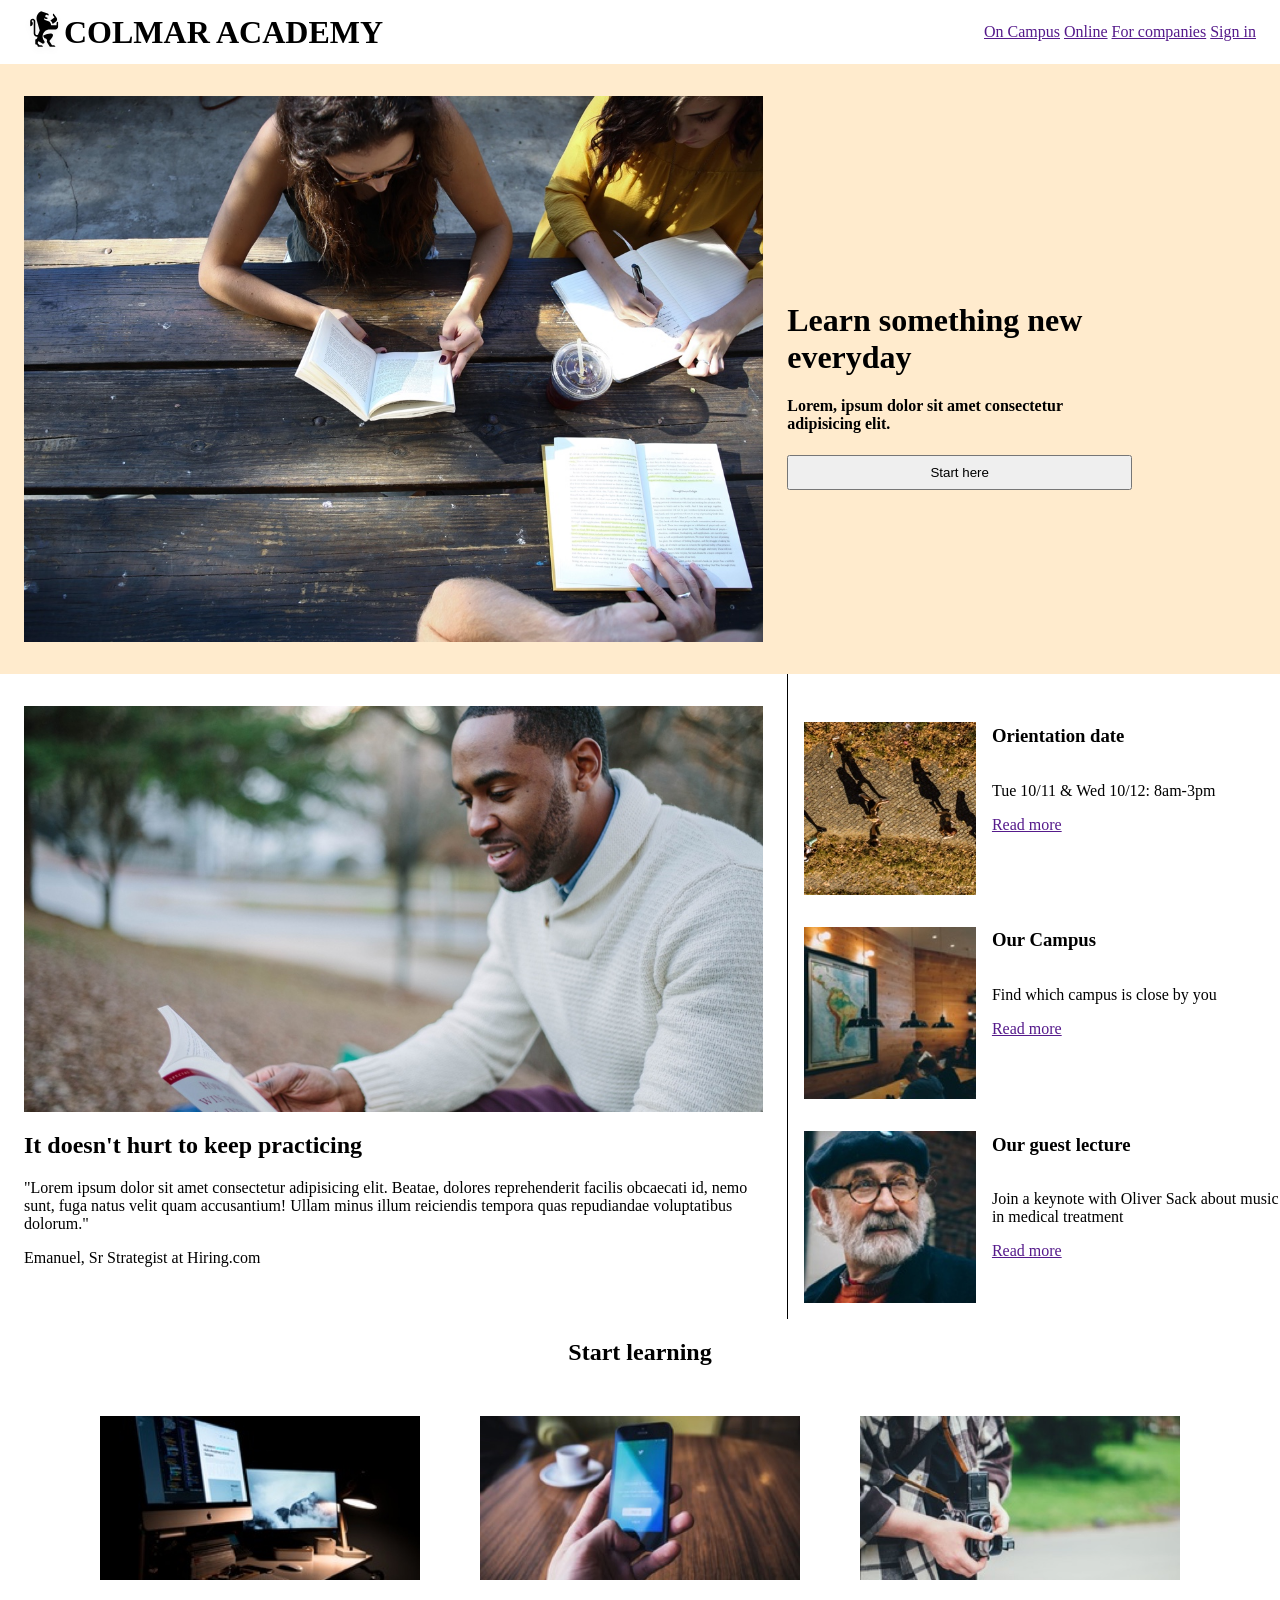
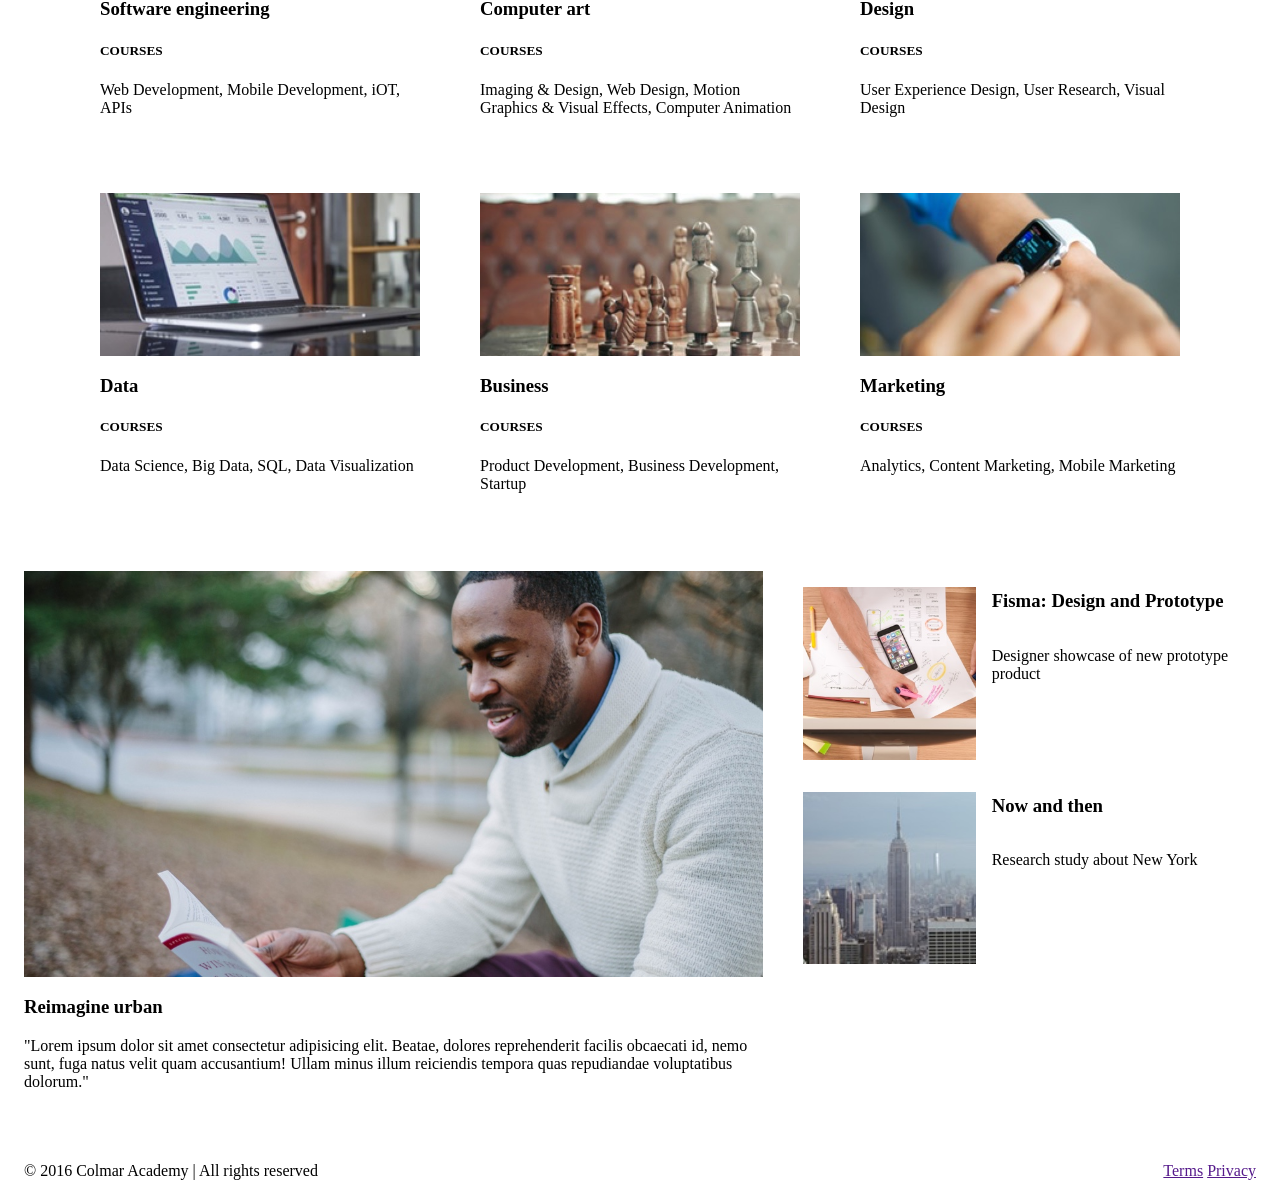
==== www/index.html @ a728322b "first commit -- layout done. Assets, styling, responisiveness are WIP" ====
<html lang="en">
<head>
    <meta charset="UTF-8">
    <meta name="viewport" content="width=device-width, initial-scale=1.0">
    <title>Colmar Academy</title>

    <link rel="stylesheet" href="styles/styles.css">
</head>
<body>

    <!-- Navbar -->
    <div class="navbar">
        <div id="brand">
            <img id="logo" src="media/img/ic-logo.svg">
            <h1>COLMAR ACADEMY</h1>
        </div>
        <div id="nav-links">
            <a href="">On Campus</a>
            <a href="">Online</a>
            <a href="">For companies</a>
            <a href="">Sign in</a>
        </div>
    </div>

    <!-- Hero Section -->
    <div class="row" id="hero">
        <div class="col-left">
            <img src="media/img/banner.jpg">
        </div>
        <div class="col-right" id="header">
            <div id="header-box">
            <h1>Learn something new everyday</h1>
            <h4>Lorem, ipsum dolor sit amet consectetur adipisicing elit.</h4>
            <button>Start here</button>
            </div>
        </div>
    </div>

    <!-- Information -->
    <div class="row" id="info">
        <div class="col-left">
            <img src="media/img/information-main.jpg">
            <h2> It doesn't hurt to keep practicing</h2>
            <p>"Lorem ipsum dolor sit amet consectetur adipisicing elit. Beatae, dolores reprehenderit facilis obcaecati id, nemo sunt, fuga natus velit quam accusantium! Ullam minus illum reiciendis tempora quas repudiandae voluptatibus dolorum."</p>
            <p>Emanuel, Sr Strategist at Hiring.com</p>
        </div>
        <div class="col-right" id="info-tab">
            <div class="tab" id="orientation">
                <img src="media/img/information-orientation.jpg">
                <div class="tab-info">
                <h3>Orientation date</h3>
                <p>Tue 10/11 & Wed 10/12: 8am-3pm</p>
                <a href="">Read more</a>
                </div>
            </div>
            <div class="tab" id="campus">
                <img src="media/img/information-campus.jpg">
                <div class="tab-info">
                <h3>Our Campus</h3>
                <p>Find which campus is close by you</p>
                <a href="">Read more</a>
                </div>
            </div>            
            <div class="tab" id="guest-lecture">
                <img src="media/img/information-guest-lecture.jpg">
                <div class="tab-info">
                <h3>Our guest lecture</h3>
                <p>Join a keynote with Oliver Sack about music in medical treatment</p>
                <a href="">Read more</a>
                </div>
            </div>
        </div>
    </div>

    <!-- Courses -->
    <div class="row" id="courses">
        <h2>Start learning</h2>
        <div class="card">
            <img src="media/img/course-software.jpg">
            <h3>Software engineering</h3>
            <h5>COURSES</h5>
            <p>Web Development, Mobile Development, iOT, APIs</p>
        </div>
        <div class="card">
            <img src="media/img/course-computer-art.jpg">
            <h3>Computer art</h3>
            <h5>COURSES</h5>
            <p>Imaging & Design, Web Design, Motion Graphics & Visual Effects, Computer Animation</p>
        </div>
        <div class="card">
            <img src="media/img/course-design.jpg">
            <h3>Design</h3>
            <h5>COURSES</h5>
            <p>User Experience Design, User Research, Visual Design</p>
        </div>
        <div class="card">
            <img src="media/img/course-data.jpg">
            <h3>Data</h3>
            <h5>COURSES</h5>
            <p>Data Science, Big Data, SQL, Data Visualization</p>
        </div>
        <div class="card">
            <img src="media/img/course-business.jpg">
            <h3>Business</h3>
            <h5>COURSES</h5>
            <p>Product Development, Business Development, Startup</p>
        </div>
        <div class="card">
            <img src="media/img/course-marketing.jpg">
            <h3>Marketing</h3>
            <h5>COURSES</h5>
            <p>Analytics, Content Marketing, Mobile Marketing</p>
        </div>
    </div>

    <!-- Thesis Exibit -->
    <div class="row" id="theis">
        <div class="col-left">
            <img src="media/img/information-main.jpg">
            <h3>Reimagine urban</h3>
            <p>"Lorem ipsum dolor sit amet consectetur adipisicing elit. Beatae, dolores reprehenderit facilis obcaecati id, nemo sunt, fuga natus velit quam accusantium! Ullam minus illum reiciendis tempora quas repudiandae voluptatibus dolorum."</p>
        </div>
        <div class="col-right">
            <div class="tab" id="fisma">
                <img src="media/img/thesis-fisma.jpg">
                <div class="tab-info">
                <h3>Fisma: Design and Prototype</h3>
                <p>Designer showcase of new prototype product</p>
                </div>
            </div>
            <div class="tab" id="campus">
                <img src="media/img/thesis-now-and-then.jpg">
                <div class="tab-info">
                <h3>Now and then</h3>
                <p>Research study about New York</p>
                </div>
            </div>
        </div>
    </div>

    <!-- Footer -->
    <div class="footer">
        <div id="copyright">
        <p>© 2016 Colmar Academy | All rights reserved</p>
        </div>
        <div id="nav-links">
        <a href="">Terms</a>
        <a href="">Privacy</a>
        </div>
    </div>
    
</body>
</html>
---- www/styles/styles.css ----
/* Main */

body{
    margin: 0;
    max-width: 100%;
}

h1 {
    font-size: 32px;
}

.row {
    display: flex;
    width: 100%;
  }

.tab {
    display: flex; 
}

.tab img {
    width: 35%;
    height: auto;
    padding: 16px;
}

.tab-info {
    display: flex;
    flex-direction: column;
}

.card {
    max-width: 25%;
    margin: 30px;
}

.card img {
    width: 100%;
}

.col-left {
    flex: 60%;
    padding: 32px 24px 32px 24px;
  }

.col-right {
    flex: 40%;
    padding-top: 32px;
}

.col-left img {
    width: 100%;
}

/* Navbar */

.navbar {
    display: flex;
    align-items: center;
    justify-content: space-between;
    height: 64px;
    max-width: 100%;
    padding: 0 24px;
}

.navbar #brand {
    display: inline-flex;
    justify-content: flex-start;
}

.navbar #logo {
   width: 40px;
}

/* Hero */

#hero {
    background-color: blanchedalmond;
    padding: 0 ;
}

#hero button {
    padding: 8px;
    width: 100%;
}

#hero .col-right {
    display: flex;
    flex-direction: column;
    justify-content: center;
}

#header-box {
    width: 70%
}




/* Info */

#info-tab {
    border-left: 1px solid;
}

/* Courses */

#courses {
    display: flex;
    flex-wrap: wrap;
}

#courses h2 {
    width: 100%;
    text-align: center;
}

#courses {
    justify-content: center;
}

/* Thesis Exibit */

#thesis-tab {
    border-left: 1px solid;
}

/* Footer */
.footer {
    display: flex;
    align-items: center;
    justify-content: space-between;
    height: 64px;
    max-width: 100%;
    padding: 0 24px;
}
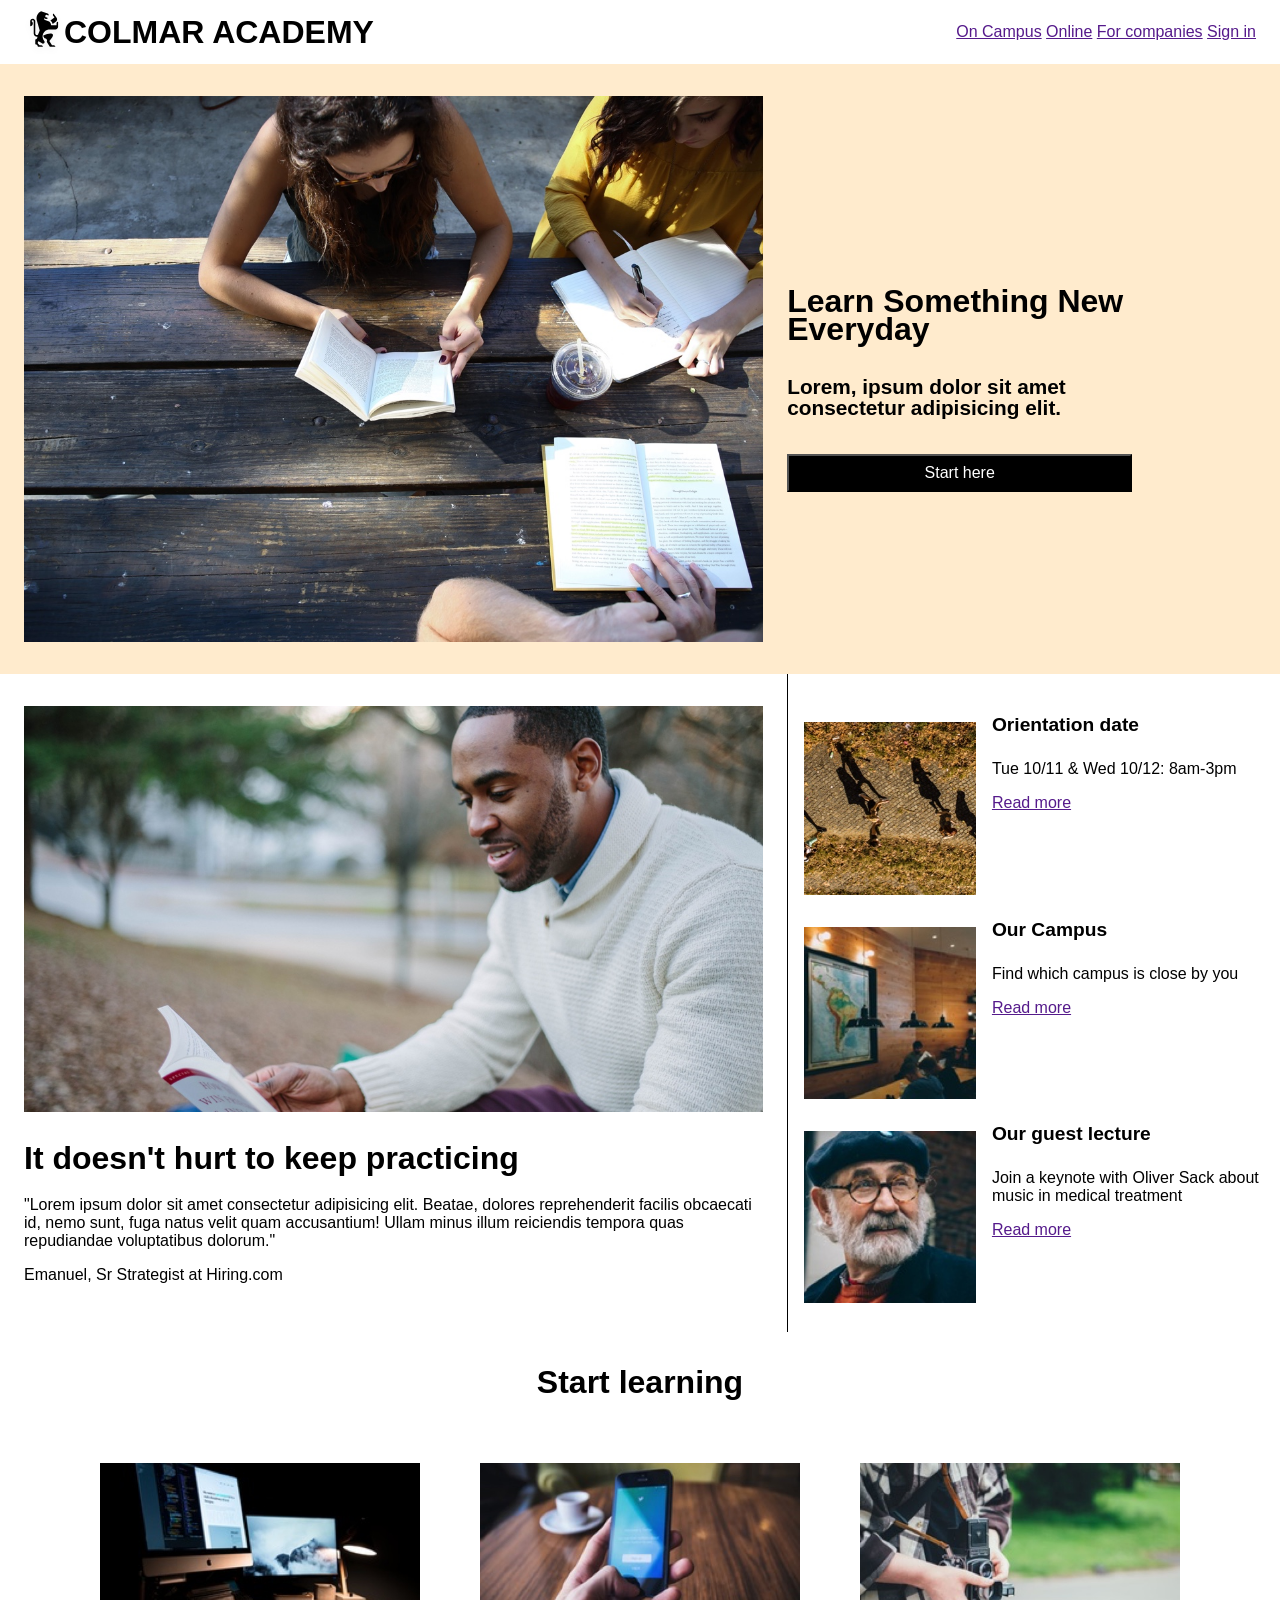
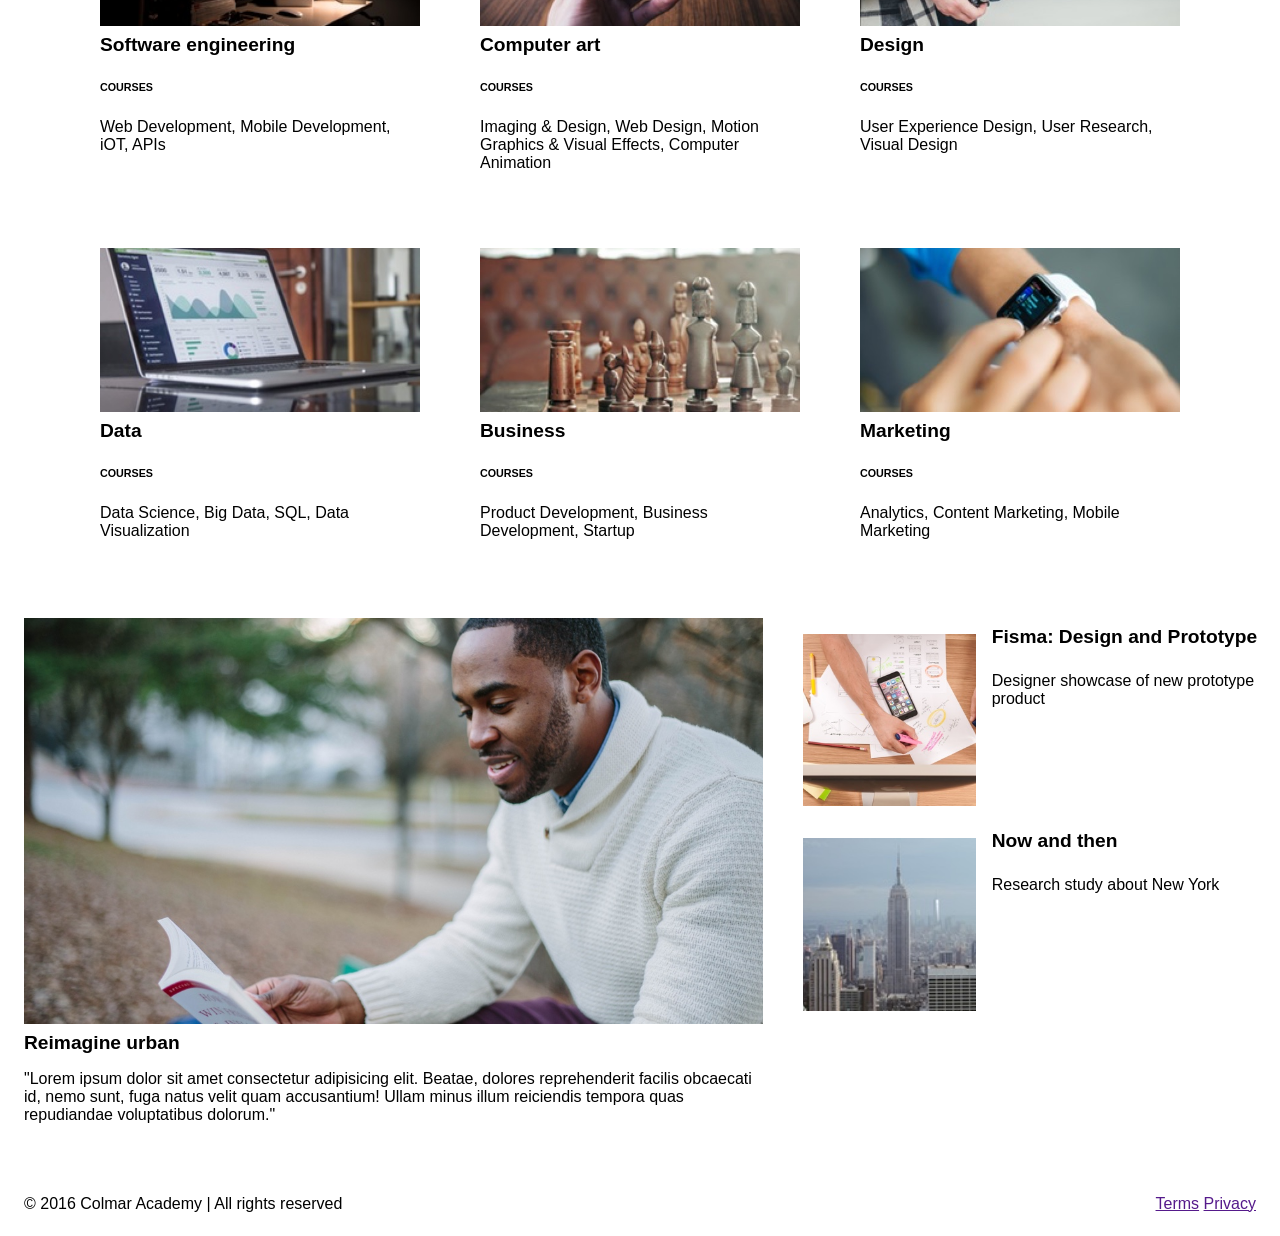
==== commit 11bc7c30: "added responsiveness, styling and video - sidenote: not sure how to vertically center  hero header" ====
--- a/www/index.html
+++ b/www/index.html
@@ -29,8 +29,8 @@
         </div>
         <div class="col-right" id="header">
             <div id="header-box">
-            <h1>Learn something new everyday</h1>
-            <h4>Lorem, ipsum dolor sit amet consectetur adipisicing elit.</h4>
+            <h2>Learn Something New Everyday</h2>
+            <h5>Lorem, ipsum dolor sit amet consectetur adipisicing elit.</h5>
             <button>Start here</button>
             </div>
         </div>
@@ -48,7 +48,7 @@
             <div class="tab" id="orientation">
                 <img src="media/img/information-orientation.jpg">
                 <div class="tab-info">
-                <h3>Orientation date</h3>
+                <h4>Orientation date</h4>
                 <p>Tue 10/11 & Wed 10/12: 8am-3pm</p>
                 <a href="">Read more</a>
                 </div>
@@ -56,7 +56,7 @@
             <div class="tab" id="campus">
                 <img src="media/img/information-campus.jpg">
                 <div class="tab-info">
-                <h3>Our Campus</h3>
+                <h4>Our Campus</h4>
                 <p>Find which campus is close by you</p>
                 <a href="">Read more</a>
                 </div>
@@ -64,7 +64,7 @@
             <div class="tab" id="guest-lecture">
                 <img src="media/img/information-guest-lecture.jpg">
                 <div class="tab-info">
-                <h3>Our guest lecture</h3>
+                <h4>Our guest lecture</h4>
                 <p>Join a keynote with Oliver Sack about music in medical treatment</p>
                 <a href="">Read more</a>
                 </div>
@@ -74,41 +74,41 @@
 
     <!-- Courses -->
     <div class="row" id="courses">
-        <h2>Start learning</h2>
+        <h3>Start learning</h3>
         <div class="card">
             <img src="media/img/course-software.jpg">
-            <h3>Software engineering</h3>
-            <h5>COURSES</h5>
+            <h4>Software engineering</h4>
+            <h6>COURSES</h6>
             <p>Web Development, Mobile Development, iOT, APIs</p>
         </div>
         <div class="card">
             <img src="media/img/course-computer-art.jpg">
-            <h3>Computer art</h3>
-            <h5>COURSES</h5>
+            <h4>Computer art</h4>
+            <h6>COURSES</h6>
             <p>Imaging & Design, Web Design, Motion Graphics & Visual Effects, Computer Animation</p>
         </div>
         <div class="card">
             <img src="media/img/course-design.jpg">
-            <h3>Design</h3>
-            <h5>COURSES</h5>
+            <h4>Design</h4>
+            <h6>COURSES</h6>
             <p>User Experience Design, User Research, Visual Design</p>
         </div>
         <div class="card">
             <img src="media/img/course-data.jpg">
-            <h3>Data</h3>
-            <h5>COURSES</h5>
+            <h4>Data</h4>
+            <h6>COURSES</h6>
             <p>Data Science, Big Data, SQL, Data Visualization</p>
         </div>
         <div class="card">
             <img src="media/img/course-business.jpg">
-            <h3>Business</h3>
-            <h5>COURSES</h5>
+            <h4>Business</h4>
+            <h6>COURSES</h6>
             <p>Product Development, Business Development, Startup</p>
         </div>
         <div class="card">
             <img src="media/img/course-marketing.jpg">
-            <h3>Marketing</h3>
-            <h5>COURSES</h5>
+            <h4>Marketing</h4>
+            <h6>COURSES</h6>
             <p>Analytics, Content Marketing, Mobile Marketing</p>
         </div>
     </div>
@@ -117,21 +117,21 @@
     <div class="row" id="theis">
         <div class="col-left">
             <img src="media/img/information-main.jpg">
-            <h3>Reimagine urban</h3>
+            <h4>Reimagine urban</h4>
             <p>"Lorem ipsum dolor sit amet consectetur adipisicing elit. Beatae, dolores reprehenderit facilis obcaecati id, nemo sunt, fuga natus velit quam accusantium! Ullam minus illum reiciendis tempora quas repudiandae voluptatibus dolorum."</p>
         </div>
         <div class="col-right">
             <div class="tab" id="fisma">
                 <img src="media/img/thesis-fisma.jpg">
                 <div class="tab-info">
-                <h3>Fisma: Design and Prototype</h3>
+                <h4>Fisma: Design and Prototype</h4>
                 <p>Designer showcase of new prototype product</p>
                 </div>
             </div>
             <div class="tab" id="campus">
                 <img src="media/img/thesis-now-and-then.jpg">
                 <div class="tab-info">
-                <h3>Now and then</h3>
+                <h4>Now and then</h4>
                 <p>Research study about New York</p>
                 </div>
             </div>
--- a/www/styles/styles.css
+++ b/www/styles/styles.css
@@ -3,11 +3,43 @@
 body{
     margin: 0;
     max-width: 100%;
+    font-family: 'Segoe UI', Tahoma, Geneva, Verdana, sans-serif;
 }
 
 h1 {
-    font-size: 32px;
+    font-size: 2rem;
 }
+
+h2 {
+    font-size: 2em;
+    line-height: 28px;
+    margin: 8px 0;
+}
+
+h3 {
+    font-size: 2em;
+    width: 100%;
+    text-align: center;
+}
+
+h4 {
+    font-size: 1.2em;
+    margin: 8px 0;
+}
+
+h5 {
+    font-size: 1.3em;
+    line-height: 1;
+}
+
+button {
+    font-size: 1em;
+    background-color: black;
+    color: white;
+
+}
+
+/* Classes */
 
 .row {
     display: flex;
@@ -103,16 +135,15 @@
     border-left: 1px solid;
 }
 
+#info h2 {
+    margin: 32px 0 24px 0;
+}
+
 /* Courses */
 
 #courses {
     display: flex;
     flex-wrap: wrap;
-}
-
-#courses h2 {
-    width: 100%;
-    text-align: center;
 }
 
 #courses {
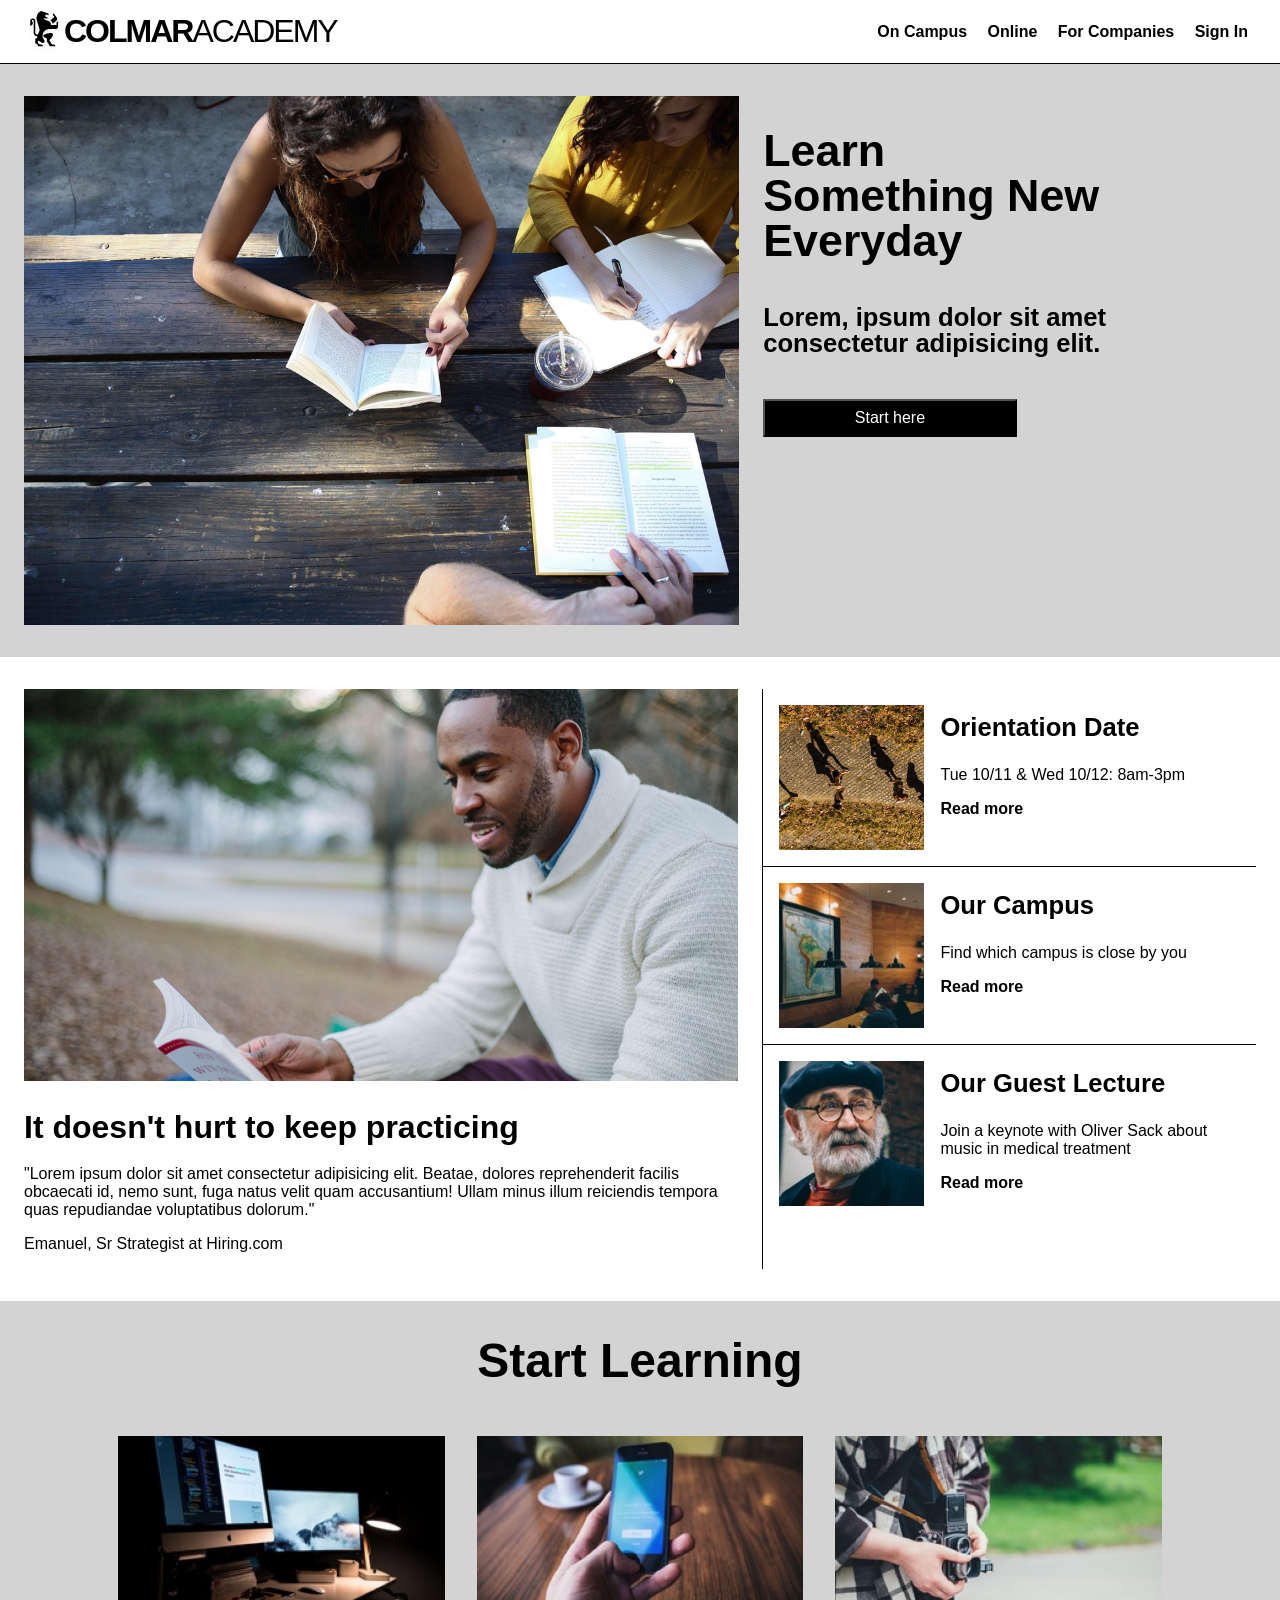
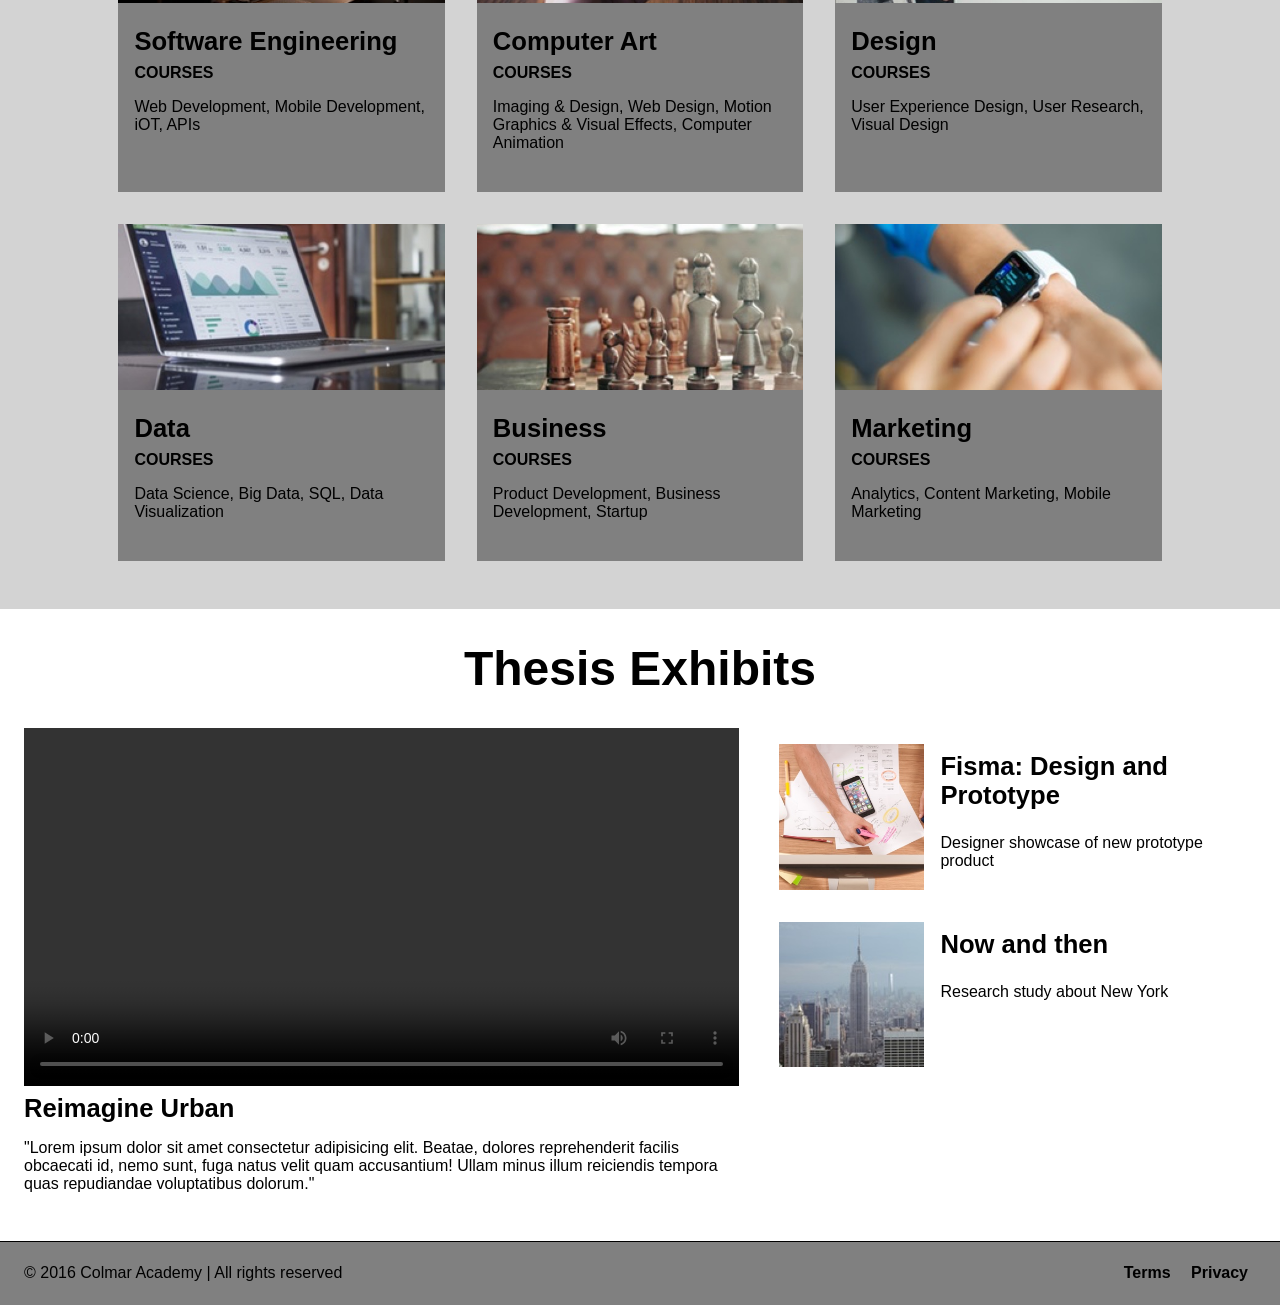
==== commit 59dfb7c4: "DIDNT SAVE WORK BEFORE LAST COMMIT (COMMITING AGAIN) --added responsiveness, styling and video - sid" ====
--- a/www/index.html
+++ b/www/index.html
@@ -11,23 +11,28 @@
     <!-- Navbar -->
     <div class="navbar">
         <div id="brand">
-            <img id="logo" src="media/img/ic-logo.svg">
-            <h1>COLMAR ACADEMY</h1>
+            <img id="icon" src="media/img/ic-logo.svg">
+            <h1 class="desktop"> COLMAR<span>ACADEMY</span></h1>
         </div>
         <div id="nav-links">
-            <a href="">On Campus</a>
-            <a href="">Online</a>
-            <a href="">For companies</a>
-            <a href="">Sign in</a>
+            <a class="desktop" href="">On Campus</a>
+            <a class="desktop" href="">Online</a>
+            <a class="desktop" href="">For Companies</a>
+            <a class="desktop" href="">Sign In</a>
         </div>
+        <div class="mobile-nav">
+            <a href=""><img id="icon" src="media/img/ic-on-campus.svg"></a>
+            <a href=""><img id="icon" src="media/img/ic-online.svg"></a>
+            <a href=""><img id="icon" src="media/img/ic-login.svg"></a>
+            </div>
     </div>
 
     <!-- Hero Section -->
     <div class="row" id="hero">
-        <div class="col-left">
+        <div class="column left">
             <img src="media/img/banner.jpg">
         </div>
-        <div class="col-right" id="header">
+        <div class="column right" id="header">
             <div id="header-box">
             <h2>Learn Something New Everyday</h2>
             <h5>Lorem, ipsum dolor sit amet consectetur adipisicing elit.</h5>
@@ -38,35 +43,44 @@
 
     <!-- Information -->
     <div class="row" id="info">
-        <div class="col-left">
+        <div class="column left">
             <img src="media/img/information-main.jpg">
             <h2> It doesn't hurt to keep practicing</h2>
             <p>"Lorem ipsum dolor sit amet consectetur adipisicing elit. Beatae, dolores reprehenderit facilis obcaecati id, nemo sunt, fuga natus velit quam accusantium! Ullam minus illum reiciendis tempora quas repudiandae voluptatibus dolorum."</p>
             <p>Emanuel, Sr Strategist at Hiring.com</p>
         </div>
-        <div class="col-right" id="info-tab">
+        <div class="column right" id="info-tab">
             <div class="tab" id="orientation">
-                <img src="media/img/information-orientation.jpg">
+                <div class="tab-img">
+                     <img class="desktop" src="media/img/information-orientation.jpg">
+                     <img class="mobile" src="media/img/information-orientation-mobile.jpg">
+                </div>
                 <div class="tab-info">
-                <h4>Orientation date</h4>
-                <p>Tue 10/11 & Wed 10/12: 8am-3pm</p>
-                <a href="">Read more</a>
+                     <h4>Orientation Date</h4>
+                     <p>Tue 10/11 & Wed 10/12: 8am-3pm</p>
+                     <a href="">Read more</a>
                 </div>
             </div>
-            <div class="tab" id="campus">
-                <img src="media/img/information-campus.jpg">
-                <div class="tab-info">
+            <div class="tab" id="campus" style="border-top:1px solid; border-bottom: 1px solid;" >
+                <div class="tab-img">
+                    <img class="desktop" src="media/img/information-campus.jpg">
+                    <img class="mobile" src="media/img/information-campus-mobile.jpg">
+                </div>
+                     <div class="tab-info">
                 <h4>Our Campus</h4>
                 <p>Find which campus is close by you</p>
                 <a href="">Read more</a>
-                </div>
+                     </div>
             </div>            
             <div class="tab" id="guest-lecture">
-                <img src="media/img/information-guest-lecture.jpg">
+                <div class="tab-img">
+                    <img class="desktop" src="media/img/information-guest-lecture.jpg">
+                    <img class="mobile" src="media/img/information-guest-lecture-mobile.jpg">
+                </div>
                 <div class="tab-info">
-                <h4>Our guest lecture</h4>
-                <p>Join a keynote with Oliver Sack about music in medical treatment</p>
-                <a href="">Read more</a>
+                     <h4>Our Guest Lecture</h4>
+                     <p>Join a keynote with Oliver Sack about music in medical treatment</p>
+                     <a href="">Read more</a>
                 </div>
             </div>
         </div>
@@ -74,62 +88,79 @@
 
     <!-- Courses -->
     <div class="row" id="courses">
-        <h3>Start learning</h3>
+        <h3>Start Learning</h3>
+        <div class="course-info">
         <div class="card">
             <img src="media/img/course-software.jpg">
-            <h4>Software engineering</h4>
+            <div class="card-info">
+                
+            <h4>Software Engineering</h4>
             <h6>COURSES</h6>
-            <p>Web Development, Mobile Development, iOT, APIs</p>
+            <p>Web Development, Mobile Development, iOT, APIs</p></div>
         </div>
         <div class="card">
             <img src="media/img/course-computer-art.jpg">
-            <h4>Computer art</h4>
+            <div class="card-info">
+                <h4>Computer Art</h4>
             <h6>COURSES</h6>
-            <p>Imaging & Design, Web Design, Motion Graphics & Visual Effects, Computer Animation</p>
+            <p>Imaging & Design, Web Design, Motion Graphics & Visual Effects, Computer Animation</p></div>
         </div>
         <div class="card">
             <img src="media/img/course-design.jpg">
-            <h4>Design</h4>
+            <div class="card-info">
+                <h4>Design</h4>
             <h6>COURSES</h6>
-            <p>User Experience Design, User Research, Visual Design</p>
+            <p>User Experience Design, User Research, Visual Design</p></div>
         </div>
         <div class="card">
             <img src="media/img/course-data.jpg">
-            <h4>Data</h4>
+            <div class="card-info">
+                <h4>Data</h4>
             <h6>COURSES</h6>
-            <p>Data Science, Big Data, SQL, Data Visualization</p>
+            <p>Data Science, Big Data, SQL, Data Visualization</p></div>
         </div>
         <div class="card">
             <img src="media/img/course-business.jpg">
-            <h4>Business</h4>
+            <div class="card-info">
+                <h4>Business</h4>
             <h6>COURSES</h6>
-            <p>Product Development, Business Development, Startup</p>
+            <p>Product Development, Business Development, Startup</p></div>
         </div>
         <div class="card">
             <img src="media/img/course-marketing.jpg">
-            <h4>Marketing</h4>
+            <div class="card-info">
+                <h4>Marketing</h4>
             <h6>COURSES</h6>
-            <p>Analytics, Content Marketing, Mobile Marketing</p>
+            <p>Analytics, Content Marketing, Mobile Marketing</p></div>
+        </div>
         </div>
     </div>
 
     <!-- Thesis Exibit -->
-    <div class="row" id="theis">
-        <div class="col-left">
-            <img src="media/img/information-main.jpg">
-            <h4>Reimagine urban</h4>
+    <div class="row" id="thesis">
+        <h3>Thesis Exhibits</h3>
+        <div class="column left">
+            <video width="100%" controls>
+                <source src="media/vid/thesis.mp4" type="video/mp4">
+                Your browser does not support HTML5 video.
+              </video>
+            <h4>Reimagine Urban</h4>
             <p>"Lorem ipsum dolor sit amet consectetur adipisicing elit. Beatae, dolores reprehenderit facilis obcaecati id, nemo sunt, fuga natus velit quam accusantium! Ullam minus illum reiciendis tempora quas repudiandae voluptatibus dolorum."</p>
         </div>
-        <div class="col-right">
+        <div class="column right">
             <div class="tab" id="fisma">
+                <div class="tab-img">
                 <img src="media/img/thesis-fisma.jpg">
+                </div>
                 <div class="tab-info">
                 <h4>Fisma: Design and Prototype</h4>
                 <p>Designer showcase of new prototype product</p>
                 </div>
             </div>
             <div class="tab" id="campus">
+                <div class="tab-img">
                 <img src="media/img/thesis-now-and-then.jpg">
+                </div>
                 <div class="tab-info">
                 <h4>Now and then</h4>
                 <p>Research study about New York</p>
@@ -143,7 +174,7 @@
         <div id="copyright">
         <p>© 2016 Colmar Academy | All rights reserved</p>
         </div>
-        <div id="nav-links">
+        <div class ="desktop" id="nav-links">
         <a href="">Terms</a>
         <a href="">Privacy</a>
         </div>
--- a/www/styles/styles.css
+++ b/www/styles/styles.css
@@ -1,4 +1,8 @@
 /* Main */
+
+* {
+    box-sizing: border-box;
+}
 
 body{
     margin: 0;
@@ -6,83 +10,141 @@
     font-family: 'Segoe UI', Tahoma, Geneva, Verdana, sans-serif;
 }
 
-h1 {
-    font-size: 2rem;
-}
-
-h2 {
-    font-size: 2em;
-    line-height: 28px;
-    margin: 8px 0;
-}
-
-h3 {
-    font-size: 2em;
-    width: 100%;
-    text-align: center;
-}
-
-h4 {
-    font-size: 1.2em;
-    margin: 8px 0;
-}
-
-h5 {
-    font-size: 1.3em;
-    line-height: 1;
-}
-
 button {
     font-size: 1em;
     background-color: black;
     color: white;
-
-}
-
-/* Classes */
-
-.row {
-    display: flex;
+    padding: 8px 7vw;
+}
+
+img {
     width: 100%;
-  }
+}
+
+/* Typography */
+
+h1 {
+    font-size: 2rem;
+    letter-spacing: -2;
+}
+
+h1 span {
+    font-weight: 200;
+}
+
+h2 {
+    font-size: 2rem;
+    line-height: 28px;
+    margin: 32px 0 24px 0;
+}
+
+h3 {
+    font-size: 3em;
+    width: 100%;
+    text-align: center;
+    margin: 0;
+}
+
+h4 {
+    font-size: 1.6em;
+    margin: 8px 0;
+}
+
+h5 {
+    font-size: 1.3em;
+    line-height: 1;
+}
+
+h6 {
+    font-size: 1rem;
+    margin: 8px 0;
+}
+
+a {
+    color: black;
+    text-decoration: none;
+    font-weight: 700;
+}
+
+
+
+
+/* For Mobile Responsiveness */
+
+.mobile {
+    display: none;
+}
+
+.mobile-nav {
+    display: none;
+}
+
+@media screen and (max-width: 700px) {
+    .mobile {
+        display: block;
+    }
+
+    .desktop {
+        display: none;
+    }
+
+   .mobile-nav {
+    display: flex;
+    width: 80%;
+    align-items: flex-end;
+    justify-content: space-around;
+
+    }
+}
+
+
+
+/* Tabs */
 
 .tab {
-    display: flex; 
-}
-
-.tab img {
+    display: flex;
+    flex-wrap: wrap; 
+    padding: 16px;
+}
+
+.tab:hover {
+    background-color: gray;
+}
+
+.tab-img {
     width: 35%;
     height: auto;
-    padding: 16px;
+    padding: 0 16px 0 0;
 }
 
 .tab-info {
+    width: 65%;
     display: flex;
     flex-direction: column;
 }
 
-.card {
-    max-width: 25%;
-    margin: 30px;
-}
-
-.card img {
-    width: 100%;
-}
-
-.col-left {
-    flex: 60%;
-    padding: 32px 24px 32px 24px;
-  }
-
-.col-right {
-    flex: 40%;
-    padding-top: 32px;
-}
-
-.col-left img {
-    width: 100%;
-}
+@media screen and (max-width: 700px) {
+    .tab-img {
+        width: 100%;
+        height: auto;
+        padding: 0 0 16px 0 ;
+    }
+    
+    .tab-info {
+        width: 100%;
+        display: flex;
+        flex-direction: column;
+        padding: 0 16px;
+
+    }
+    .tab {
+        padding-bottom: 32px;
+    }
+}
+
+
+
+
 
 /* Navbar */
 
@@ -93,6 +155,8 @@
     height: 64px;
     max-width: 100%;
     padding: 0 24px;
+    background-color: white;
+    border-bottom: 1px solid;
 }
 
 .navbar #brand {
@@ -100,75 +164,239 @@
     justify-content: flex-start;
 }
 
-.navbar #logo {
+.navbar #icon {
    width: 40px;
 }
 
-/* Hero */
+.navbar a {
+    padding: 0 8px;
+}
+
+.navbar a:hover {
+    color: gray;
+}
+
+
+
+
+  /* Rows & Columns */
+
+.row {
+    padding: 32px 24px;
+}
+  
+.row:after {
+    content: "";
+    display: table;
+    clear: both;
+}
+
+.column {
+    float: left;
+    
+}
+
+.left {
+    width: 60%;
+    padding-right: 24px;
+}
+
+.right {
+    width: 40%;
+    height: inherit;
+}
+  
+@media screen and (max-width: 700px) {
+
+    .row {
+        padding: 0;
+    }
+    
+    .column {
+      width: 100%;
+    }
+
+    .left {
+        padding-right: 0;
+    }
+  }
+
+/* Main Hero */
 
 #hero {
-    background-color: blanchedalmond;
-    padding: 0 ;
-}
-
-#hero button {
-    padding: 8px;
+    background-color: lightgrey;
+}
+
+#hero h2 {
+    font-size: 3.5vw;
+    line-height: 1;
+}
+
+#hero h5 {
+    font-size: 2vw;
+}
+
+#header-box {
+    width: 70%;
+    height: auto;
+    vertical-align: middle;
+}
+
+
+@media screen and (max-width: 700px) {
+    #header-box {
+        width: 100%;
+        text-align: center;
+        padding: 0 16px 32px 16px ;
+    }
+
+    #hero h2 {
+        font-size: 3rem;
+        line-height: 1;
+    }
+    
+    #hero h5 {
+        font-size: 1.2rem;
+    }
+}
+
+
+
+/* Info */
+
+  #info {
+    background-color: white;
+}
+
+  @media screen and (max-width: 700px) {
+    #info .left {
+        display: none;
+    }
+}
+
+#info .left {
+    border-right: 1px solid;
+}
+
+
+  /* Courses */
+
+#courses {
+    background-color: lightgrey;
+}
+
+
+#courses h3 {
+    padding: 0 0 32px 0;
+}
+
+.course-info {
     width: 100%;
-}
-
-#hero .col-right {
-    display: flex;
-    flex-direction: column;
+    display: flex;
+    flex-wrap: wrap;
     justify-content: center;
-}
-
-#header-box {
-    width: 70%
-}
-
-
-
-
-/* Info */
-
-#info-tab {
-    border-left: 1px solid;
-}
-
-#info h2 {
-    margin: 32px 0 24px 0;
-}
-
-/* Courses */
-
-#courses {
-    display: flex;
-    flex-wrap: wrap;
-}
-
-#courses {
-    justify-content: center;
-}
-
-/* Thesis Exibit */
-
-#thesis-tab {
-    border-left: 1px solid;
-}
-
-/* Footer */
-.footer {
+    padding: 0 72px;
+}
+
+.card {
+    width: 30%;
+    min-width: 300px;
+    margin: 16px;
+    background-color: gray;
+}
+
+.card:hover {
+    background-color: darkgrey;
+}
+
+.card img {
+    width: 100%;
+}
+
+
+.card-info {
+    padding: 16px 16px 24px 16px;
+}
+
+@media screen and (max-width: 700px) {
+    .card {
+        width: 100%;
+        margin: 4px;
+    }
+
+    .card img {
+        display: none;
+    }
+
+    .card p {
+        display: none;
+    }
+
+    .card h6 {
+        display: none;
+    }
+
+    #courses h3 {
+        padding: 32px 0 16px 0;
+    }
+    
+    #courses {
+        padding-bottom: 32px;
+    }
+
+    .course-info {
+        padding: 24px;
+    }
+}
+
+/* Thesis */
+
+#thesis h3 {
+    padding: 0 0 32px 0;
+}
+
+@media screen and (max-width: 700px) {
+    #thesis .right {
+        display: none;
+    }
+
+    #thesis p {
+        display: none;
+    }
+
+    #thesis h4 {
+        display: none;
+    }
+
+    #thesis h3 {
+        padding: 32px 0 16px 0;
+    }
+
+    #thesis {
+        padding-bottom: 24px;
+    }
+}
+
+  /* Footer */
+
+  .footer {
     display: flex;
     align-items: center;
     justify-content: space-between;
     height: 64px;
     max-width: 100%;
     padding: 0 24px;
-}
-
-
-
-
+    background-color: gray;
+    border-top: 1px solid;
+}
+
+.footer a {
+    padding: 0 8px;
+}
+
+.footer a:hover {
+    color: darkgray;
+}
 
 
 
